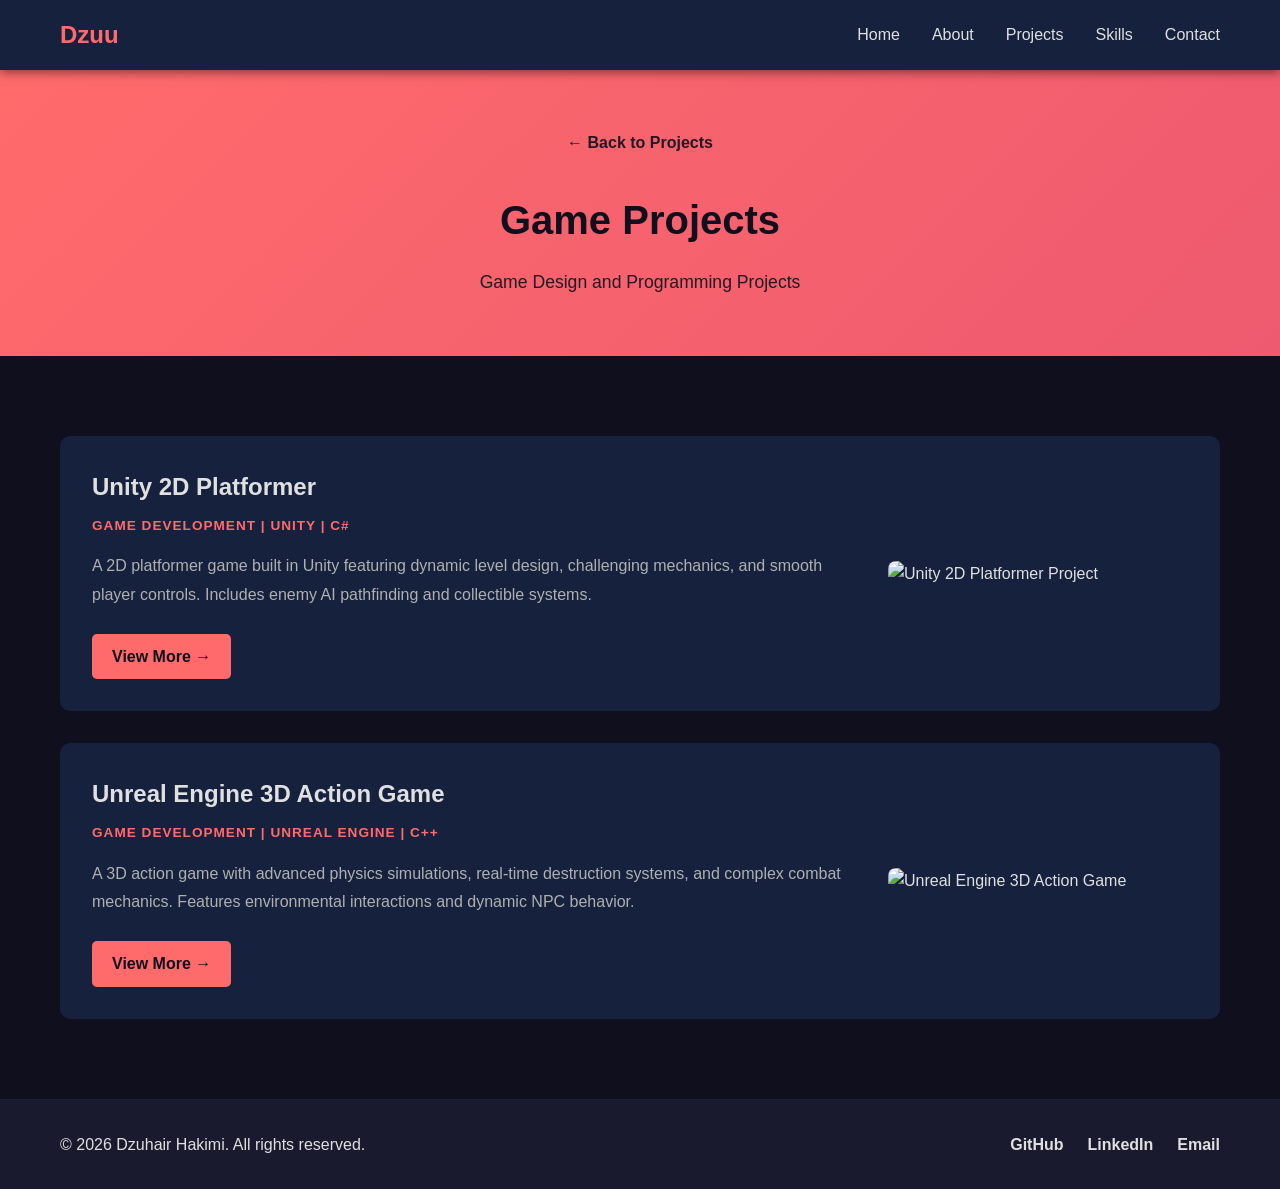
==== games.html @ d8b33693 "Changed the projects data structure to enable videos and images. Add projects to the site soon." ====
<!DOCTYPE html>
<html lang="en">
<head>
    <meta charset="UTF-8">
    <meta name="viewport" content="width=device-width, initial-scale=1.0">
    <title>Game Projects - Dzuhair Hakimi</title>
    <link rel="stylesheet" href="games-styles.css">
</head>
<body>
    <!-- Navigation -->
    <nav class="navbar">
        <div class="container">
            <div class="nav-content">
                <div class="logo">Dzuu</div>
                <ul class="nav-links">
                    <li><a href="index.html#home">Home</a></li>
                    <li><a href="index.html#about">About</a></li>
                    <li><a href="index.html#projects">Projects</a></li>
                    <li><a href="index.html#skills">Skills</a></li>
                    <li><a href="index.html#contact">Contact</a></li>
                </ul>
                <div class="hamburger">
                    <span></span>
                    <span></span>
                    <span></span>
                </div>
            </div>
        </div>
    </nav>

    <!-- Projects Header -->
    <section class="projects-header">
        <div class="container">
            <a href="index.html#projects" class="back-link">← Back to Projects</a>
            <h1>Game Projects</h1>
            <p>Game Design and Programming Projects</p>
        </div>
    </section>

    <!-- Projects List -->
    <section class="projects-list">
        <div class="container">
            
            <div class="project-list-items">
                <div class="project-list-item">
                    <div class="project-list-content">
                        <div class="project-info">
                            <h3>Unity 2D Platformer</h3>
                            <p class="project-type">Game Development | Unity | C#</p>
                            <p class="project-description">A 2D platformer game built in Unity featuring dynamic level design, challenging mechanics, and smooth player controls. Includes enemy AI pathfinding and collectible systems.</p>
                            <a href="project.html?id=unity-2d-platformer" class="project-button">View More →</a>
                        </div>
                        <div class="project-image-container">
                            <img src="https://via.placeholder.com/300x200?text=Unity+2D+Platformer" alt="Unity 2D Platformer Project">
                        </div>
                    </div>
                </div>

                <div class="project-list-item">
                    <div class="project-list-content">
                        <div class="project-info">
                            <h3>Unreal Engine 3D Action Game</h3>
                            <p class="project-type">Game Development | Unreal Engine | C++</p>
                            <p class="project-description">A 3D action game with advanced physics simulations, real-time destruction systems, and complex combat mechanics. Features environmental interactions and dynamic NPC behavior.</p>
                            <a href="project.html?id=unreal-3d-action" class="project-button">View More →</a>
                        </div>
                        <div class="project-image-container">
                            <img src="https://via.placeholder.com/300x200?text=Unreal+3D+Action" alt="Unreal Engine 3D Action Game">
                        </div>
                    </div>
                </div>

            </div>
        </div>
    </section>

    <!-- Footer -->
    <footer class="footer">
        <div class="container">
            <p>&copy; 2026 Dzuhair Hakimi. All rights reserved.</p>
            <div class="social-links">
                <a href="https://github.com/Dzuujects">GitHub</a>
                <a href="https://www.linkedin.com/in/dzuhairhakimi/">LinkedIn</a>
                <a href="mailto:mddhadhk@gmai.com">Email</a>
            </div>
        </div>
    </footer>

    <script src="script.js"></script>
</body>
</html>
---- games-styles.css ----
/* ===== Global Styles ===== */
* {
    margin: 0;
    padding: 0;
    box-sizing: border-box;
}

:root {
    --primary-color: #ff6b6b;
    --secondary-color: #ee5a6f;
    --text-dark: #e0e0e0;
    --text-light: #b0b0b0;
    --bg-light: #1a1a2e;
    --bg-dark: #0f0f1e;
    --white: #0f0f1e;
    --card-bg: #16213e;
    --transition: all 0.3s ease;
}

html {
    scroll-behavior: smooth;
}

body {
    font-family: 'Segoe UI', Tahoma, Geneva, Verdana, sans-serif;
    color: var(--text-dark);
    line-height: 1.6;
    background-color: var(--bg-dark);
}

.container {
    max-width: 1200px;
    margin: 0 auto;
    padding: 0 20px;
}

/* ===== Navigation ===== */
.navbar {
    background: var(--card-bg);
    box-shadow: 0 2px 10px rgba(0, 0, 0, 0.5);
    position: sticky;
    top: 0;
    z-index: 1000;
}

.nav-content {
    display: flex;
    justify-content: space-between;
    align-items: center;
    padding: 1rem 0;
}

.logo {
    font-size: 1.5rem;
    font-weight: bold;
    color: var(--primary-color);
}

.nav-links {
    display: flex;
    list-style: none;
    gap: 2rem;
}

.nav-links a {
    color: var(--text-dark);
    text-decoration: none;
    font-weight: 500;
    transition: var(--transition);
}

.nav-links a:hover {
    color: var(--primary-color);
}

.hamburger {
    display: none;
    flex-direction: column;
    cursor: pointer;
}

.hamburger span {
    width: 25px;
    height: 3px;
    background: var(--text-dark);
    margin: 5px 0;
    transition: var(--transition);
}

/* ===== Projects Header ===== */
.projects-header {
    background: linear-gradient(135deg, var(--primary-color) 0%, var(--secondary-color) 100%);
    color: var(--white);
    padding: 60px 0;
    text-align: center;
}

.projects-header h1 {
    font-size: 2.5rem;
    margin-bottom: 1rem;
}

.projects-header p {
    font-size: 1.1rem;
    opacity: 0.9;
}

.back-link {
    display: inline-block;
    margin-bottom: 2rem;
    color: var(--white);
    text-decoration: none;
    font-weight: 600;
    transition: var(--transition);
    opacity: 0.9;
}

.back-link:hover {
    opacity: 1;
    transform: translateX(-5px);
}

/* ===== Buttons ===== */
.cta-button {
    background: var(--primary-color);
    color: var(--white);
    padding: 12px 30px;
    border: none;
    border-radius: 25px;
    font-weight: 600;
    cursor: pointer;
    transition: var(--transition);
    font-size: 1rem;
}

.cta-button:hover {
    transform: translateY(-3px);
    box-shadow: 0 10px 25px rgba(255, 107, 107, 0.3);
}

/* ===== Projects List ===== */
.projects-list {
    padding: 80px 0;
    background-color: var(--bg-dark);
}

.project-list-items {
    display: grid;
    grid-template-columns: 1fr;
    gap: 2rem;
}

.project-list-item {
    background: var(--card-bg);
    padding: 2rem;
    border-radius: 10px;
    transition: var(--transition);
}

.project-list-item:hover {
    transform: translateX(10px);
    box-shadow: 0 10px 30px rgba(255, 107, 107, 0.2);
}

.project-list-content {
    display: grid;
    grid-template-columns: 1fr auto;
    gap: 2rem;
    align-items: center;
}

.project-info {
    flex: 1;
}

.project-image-container {
    flex-shrink: 0;
    width: 300px;
}

.project-image-container img {
    width: 100%;
    height: 200px;
    object-fit: cover;
    border-radius: 8px;
    transition: var(--transition);
}

.project-list-item:hover .project-image-container img {
    transform: scale(1.05);
}

.project-list-item h3 {
    font-size: 1.5rem;
    margin-bottom: 0.5rem;
    color: var(--text-dark);
}

.project-type {
    color: var(--primary-color);
    font-size: 0.85rem;
    font-weight: 600;
    text-transform: uppercase;
    letter-spacing: 1px;
    margin-bottom: 1rem;
}

.project-description {
    color: var(--text-light);
    margin-bottom: 1.5rem;
    line-height: 1.8;
}

.project-button {
    display: inline-block;
    padding: 10px 20px;
    background: var(--primary-color);
    color: var(--white);
    text-decoration: none;
    border-radius: 5px;
    font-weight: 600;
    transition: var(--transition);
}

.project-button:hover {
    background: var(--secondary-color);
    transform: translateY(-2px);
}

/* ===== Footer ===== */
.footer {
    background: var(--bg-light);
    color: var(--text-dark);
    padding: 2rem 0;
    border-top: 1px solid var(--card-bg);
}

.footer .container {
    display: flex;
    justify-content: space-between;
    align-items: center;
}

.social-links {
    display: flex;
    gap: 1.5rem;
}

.social-links a {
    color: var(--text-dark);
    text-decoration: none;
    font-weight: 600;
    transition: var(--transition);
}

.social-links a:hover {
    color: var(--primary-color);
    text-decoration: underline;
}

/* ===== Responsive Design ===== */
@media (max-width: 768px) {
    .nav-links {
        position: absolute;
        top: 60px;
        left: 0;
        width: 100%;
        flex-direction: column;
        background: var(--card-bg);
        gap: 0;
        display: none;
        box-shadow: 0 5px 10px rgba(0, 0, 0, 0.5);
    }

    .nav-links.active {
        display: flex;
    }

    .nav-links li {
        width: 100%;
    }

    .nav-links a {
        display: block;
        padding: 1rem;
        border-bottom: 1px solid var(--bg-dark);
    }

    .hamburger {
        display: flex;
    }

    .hamburger.active span:nth-child(1) {
        transform: rotate(45deg) translate(10px, 10px);
    }

    .hamburger.active span:nth-child(2) {
        opacity: 0;
    }

    .hamburger.active span:nth-child(3) {
        transform: rotate(-45deg) translate(7px, -7px);
    }

    .projects-header h1 {
        font-size: 1.8rem;
    }



    .project-list-item:hover {
        transform: translateX(5px);
    }

    .project-list-content {
        grid-template-columns: 1fr;
    }

    .project-image-container {
        width: 100%;
    }

    .footer .container {
        flex-direction: column;
        gap: 1.5rem;
        text-align: center;
    }
}

@media (max-width: 480px) {
    .projects-header h1 {
        font-size: 1.3rem;
    }

    .projects-header p {
        font-size: 0.9rem;
    }

    .project-list-item {
        padding: 1.5rem;
    }

    .project-list-item h3 {
        font-size: 1.2rem;
    }

    .project-description {
        font-size: 0.9rem;
    }

    .project-image-container {
        width: 100%;
    }

    .project-image-container img {
        height: 150px;
    }
}
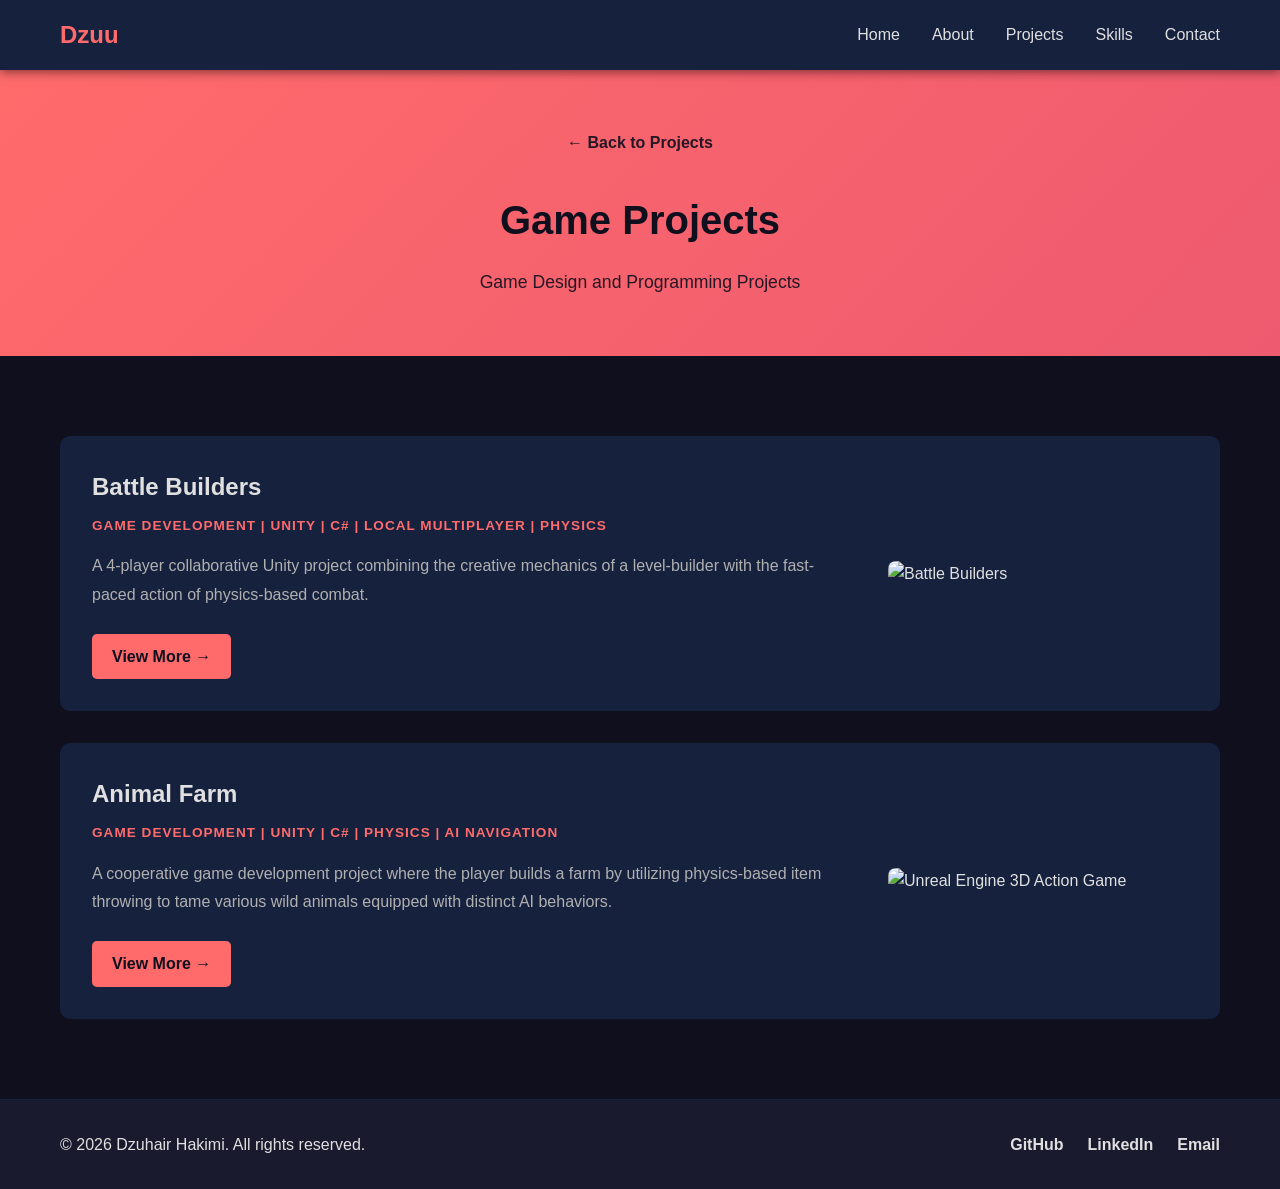
==== commit f5077aa8: "Addeed Battle Builder to projects" ====
--- a/games.html
+++ b/games.html
@@ -40,18 +40,18 @@
     <!-- Projects List -->
     <section class="projects-list">
         <div class="container">
-            
+
             <div class="project-list-items">
                 <div class="project-list-item">
                     <div class="project-list-content">
                         <div class="project-info">
-                            <h3>Unity 2D Platformer</h3>
-                            <p class="project-type">Game Development | Unity | C#</p>
-                            <p class="project-description">A 2D platformer game built in Unity featuring dynamic level design, challenging mechanics, and smooth player controls. Includes enemy AI pathfinding and collectible systems.</p>
-                            <a href="project.html?id=unity-2d-platformer" class="project-button">View More →</a>
+                            <h3>Battle Builders</h3>
+                            <p class="project-type">Game Development | Unity | C# | Local Multiplayer | Physics</p>
+                            <p class="project-description">A 4-player collaborative Unity project combining the creative mechanics of a level-builder with the fast-paced action of physics-based combat.</p>
+                            <a href="project.html?id=battle-builders" class="project-button">View More →</a>
                         </div>
                         <div class="project-image-container">
-                            <img src="https://via.placeholder.com/300x200?text=Unity+2D+Platformer" alt="Unity 2D Platformer Project">
+                            <img src="https://via.placeholder.com/300x200?text=Unity+2D+Platformer" alt="Battle Builders">
                         </div>
                     </div>
                 </div>
@@ -59,10 +59,10 @@
                 <div class="project-list-item">
                     <div class="project-list-content">
                         <div class="project-info">
-                            <h3>Unreal Engine 3D Action Game</h3>
-                            <p class="project-type">Game Development | Unreal Engine | C++</p>
-                            <p class="project-description">A 3D action game with advanced physics simulations, real-time destruction systems, and complex combat mechanics. Features environmental interactions and dynamic NPC behavior.</p>
-                            <a href="project.html?id=unreal-3d-action" class="project-button">View More →</a>
+                            <h3>Animal Farm</h3>
+                            <p class="project-type">Game Development | Unity | C# | Physics | AI Navigation</p>
+                            <p class="project-description">A cooperative game development project where the player builds a farm by utilizing physics-based item throwing to tame various wild animals equipped with distinct AI behaviors.</p>
+                            <a href="project.html?id=animal-farm" class="project-button">View More →</a>
                         </div>
                         <div class="project-image-container">
                             <img src="https://via.placeholder.com/300x200?text=Unreal+3D+Action" alt="Unreal Engine 3D Action Game">
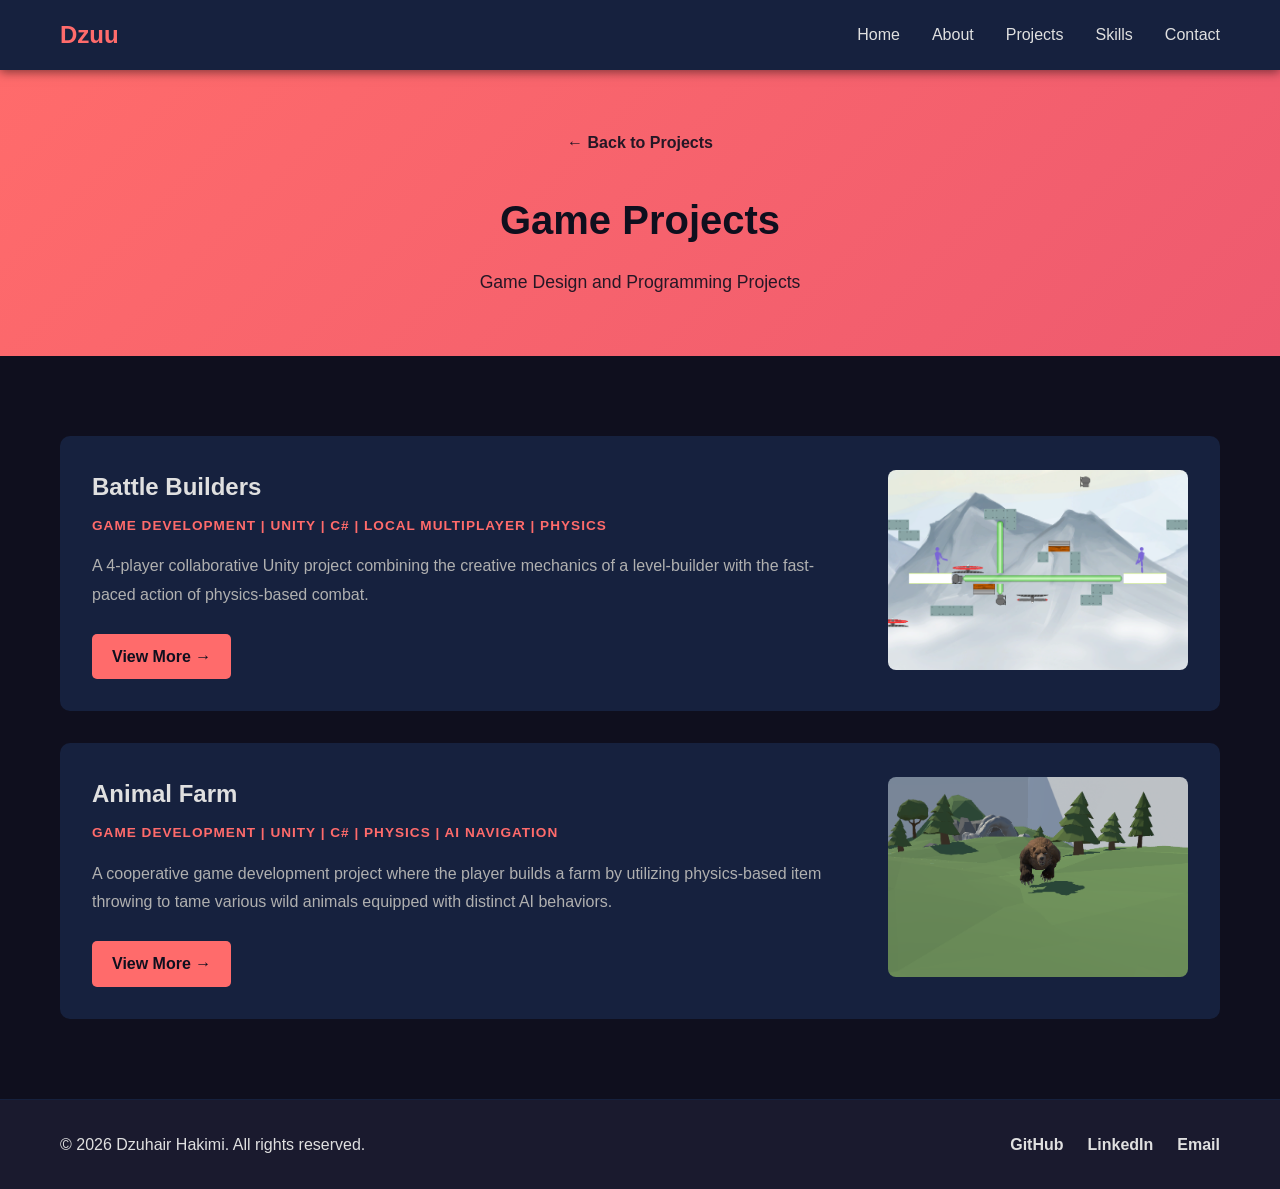
==== commit 3de3d6d5: "Added images to the projects list page" ====
--- a/games.html
+++ b/games.html
@@ -51,7 +51,7 @@
                             <a href="project.html?id=battle-builders" class="project-button">View More →</a>
                         </div>
                         <div class="project-image-container">
-                            <img src="https://via.placeholder.com/300x200?text=Unity+2D+Platformer" alt="Battle Builders">
+                            <img src="Images/Screenshot 2026-03-30 135006.png" alt="Battle Builders">
                         </div>
                     </div>
                 </div>
@@ -65,7 +65,7 @@
                             <a href="project.html?id=animal-farm" class="project-button">View More →</a>
                         </div>
                         <div class="project-image-container">
-                            <img src="https://via.placeholder.com/300x200?text=Unreal+3D+Action" alt="Unreal Engine 3D Action Game">
+                            <img src="Images/Screenshot 2026-03-06 155652.png" alt="Animal Farm">
                         </div>
                     </div>
                 </div>
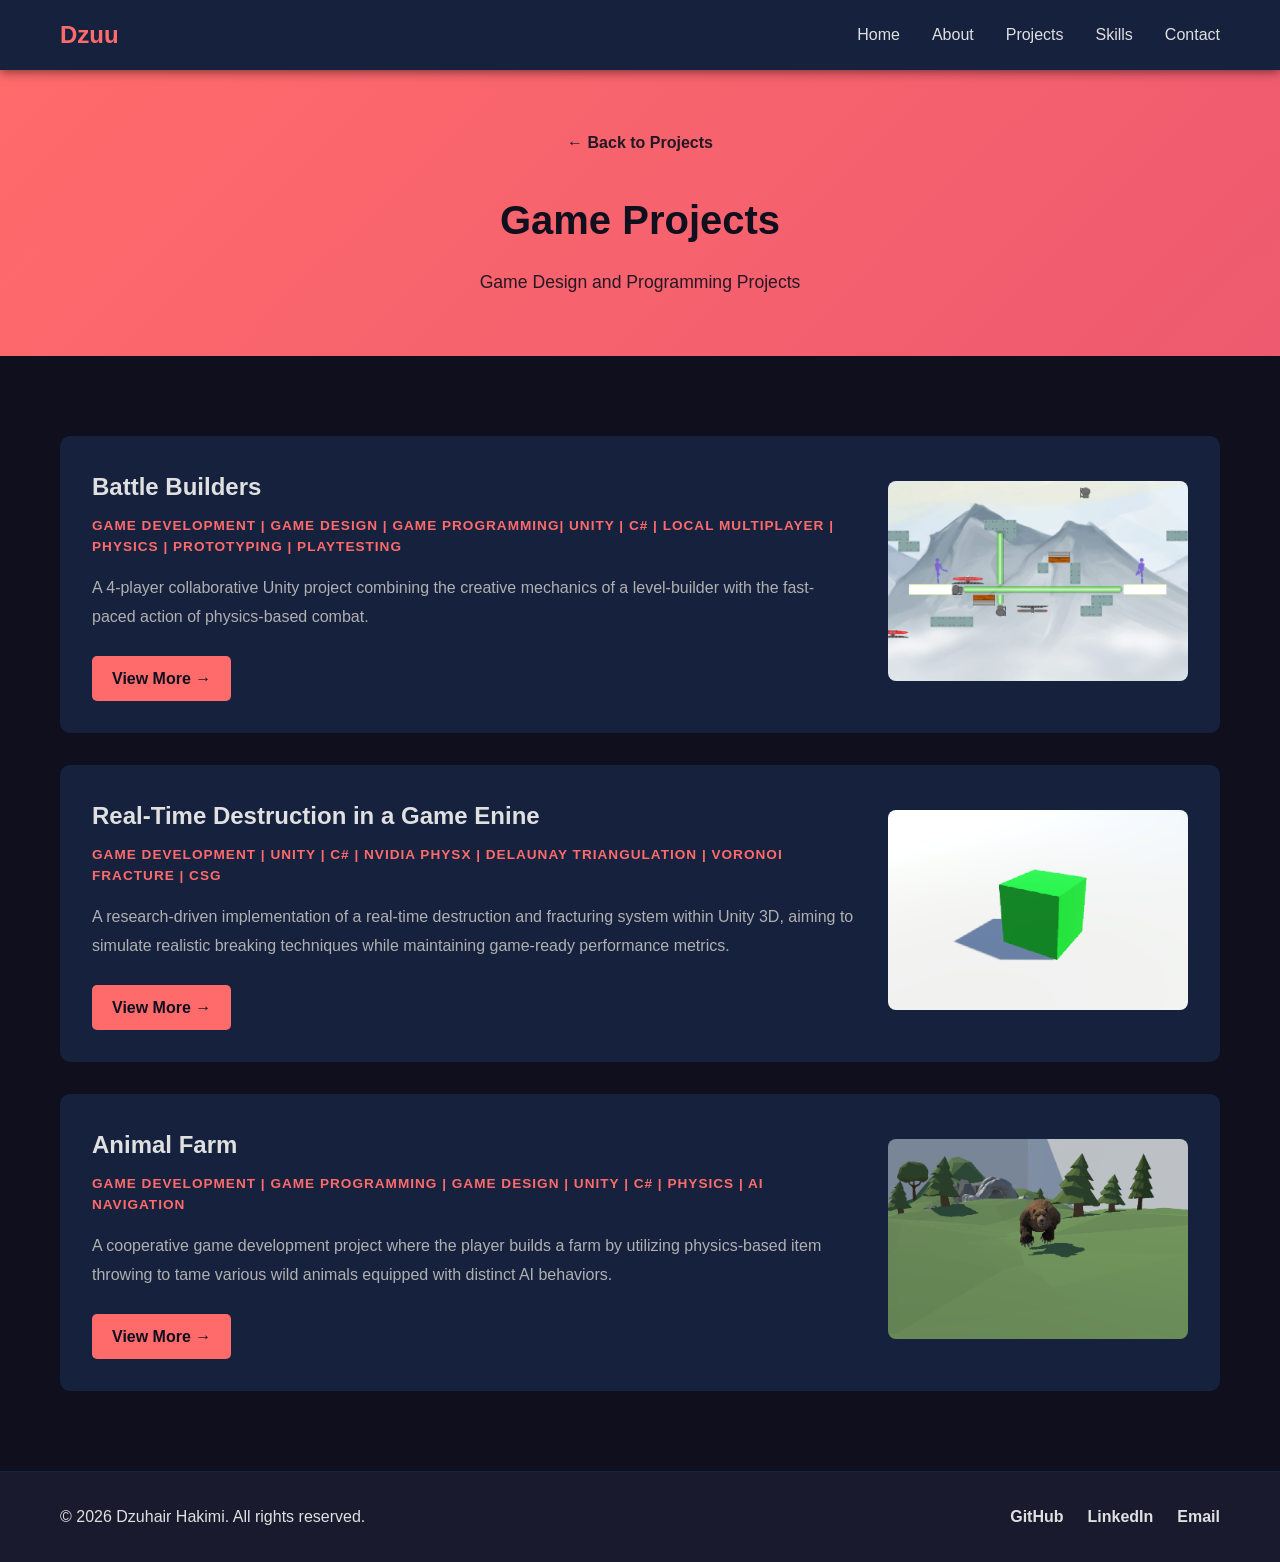
==== commit c61f10d4: "Added honours project to the portfolio" ====
--- a/games.html
+++ b/games.html
@@ -46,7 +46,7 @@
                     <div class="project-list-content">
                         <div class="project-info">
                             <h3>Battle Builders</h3>
-                            <p class="project-type">Game Development | Unity | C# | Local Multiplayer | Physics</p>
+                            <p class="project-type">Game Development | Game Design | Game Programming| Unity | C# | Local Multiplayer | Physics | Prototyping | Playtesting</p>
                             <p class="project-description">A 4-player collaborative Unity project combining the creative mechanics of a level-builder with the fast-paced action of physics-based combat.</p>
                             <a href="project.html?id=battle-builders" class="project-button">View More →</a>
                         </div>
@@ -56,11 +56,25 @@
                     </div>
                 </div>
 
+                 <div class="project-list-item">
+                    <div class="project-list-content">
+                        <div class="project-info">
+                            <h3>Real-Time Destruction in a Game Enine</h3>
+                            <p class="project-type">Game Development | Unity | C# | NVIDIA PhysX | Delaunay Triangulation | Voronoi Fracture | CSG</p>
+                            <p class="project-description">A research-driven implementation of a real-time destruction and fracturing system within Unity 3D, aiming to simulate realistic breaking techniques while maintaining game-ready performance metrics.</p>
+                            <a href="project.html?id=real-time-destruction-game" class="project-button">View More →</a>
+                        </div>
+                        <div class="project-image-container">
+                            <img src="Images/Screenshot 2026-04-08 132810.png" alt="Destruction">
+                        </div>
+                    </div>
+                </div>
+
                 <div class="project-list-item">
                     <div class="project-list-content">
                         <div class="project-info">
                             <h3>Animal Farm</h3>
-                            <p class="project-type">Game Development | Unity | C# | Physics | AI Navigation</p>
+                            <p class="project-type">Game Development | Game Programming | Game Design | Unity | C# | Physics | AI Navigation</p>
                             <p class="project-description">A cooperative game development project where the player builds a farm by utilizing physics-based item throwing to tame various wild animals equipped with distinct AI behaviors.</p>
                             <a href="project.html?id=animal-farm" class="project-button">View More →</a>
                         </div>
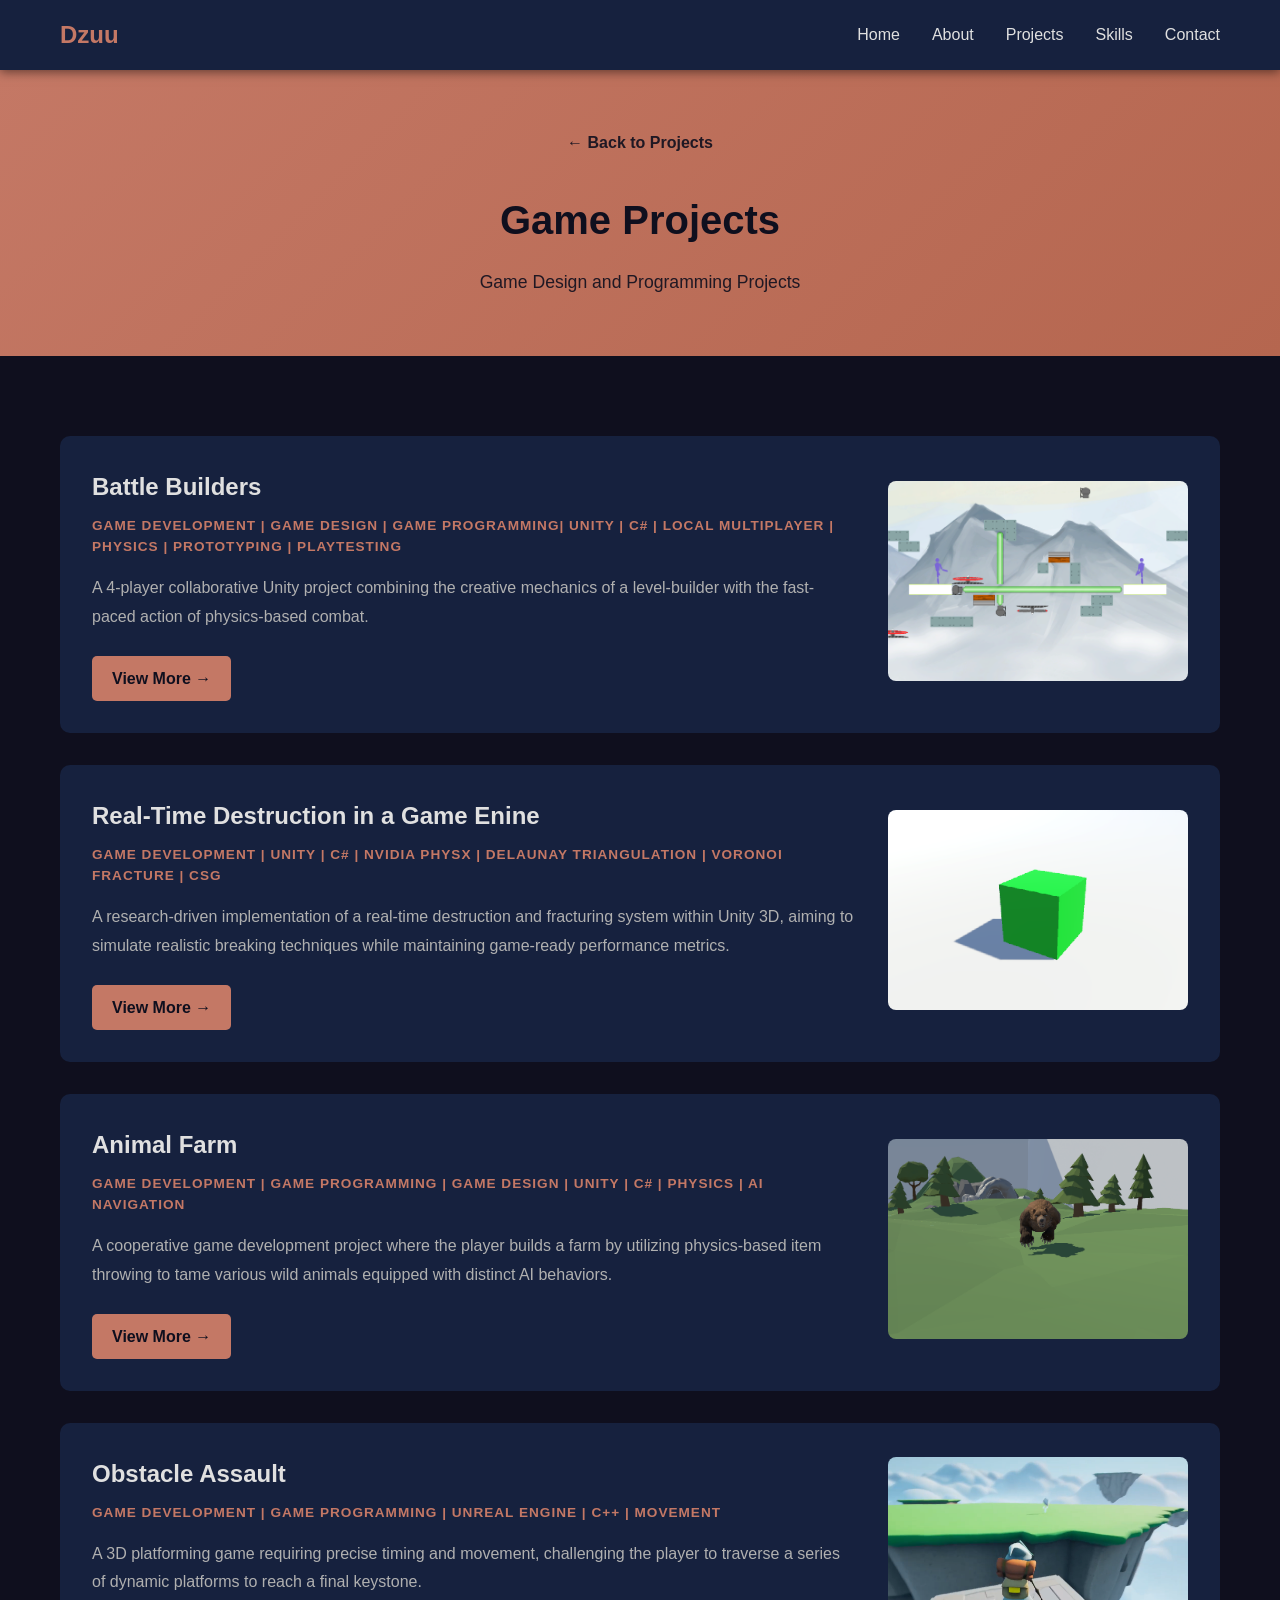
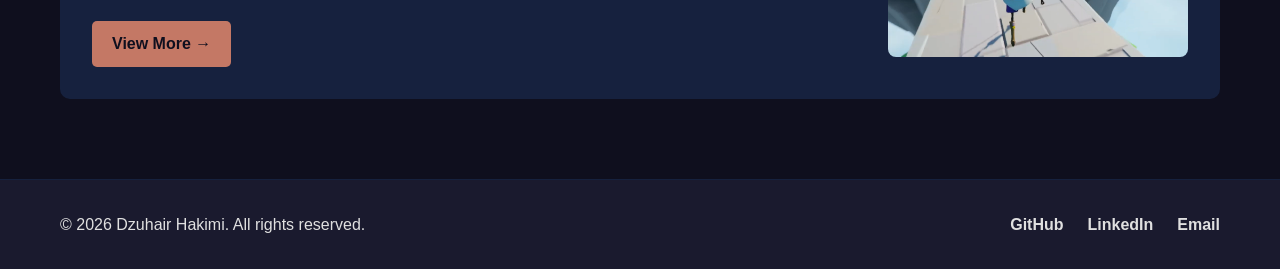
==== commit 3f028b51: "Added obstacle assault and sudoku solver to the list of projects" ====
--- a/games.html
+++ b/games.html
@@ -84,6 +84,20 @@
                     </div>
                 </div>
 
+                 <div class="project-list-item">
+                    <div class="project-list-content">
+                        <div class="project-info">
+                            <h3>Obstacle Assault</h3>
+                            <p class="project-type">Game Development | Game Programming | Unreal Engine | C++ | Movement</p>
+                            <p class="project-description">A 3D platforming game requiring precise timing and movement, challenging the player to traverse a series of dynamic platforms to reach a final keystone.</p>
+                            <a href="project.html?id=obstacle-assault" class="project-button">View More →</a>
+                        </div>
+                        <div class="project-image-container">
+                            <img src="Images/Screenshot 2026-06-27 211807.png" alt="Obstacle Assault">
+                        </div>
+                    </div>
+                </div>
+
             </div>
         </div>
     </section>
--- a/games-styles.css
+++ b/games-styles.css
@@ -6,8 +6,8 @@
 }
 
 :root {
-    --primary-color: #ff6b6b;
-    --secondary-color: #ee5a6f;
+    --primary-color: #C47865;
+    --secondary-color: #B5664F;
     --text-dark: #e0e0e0;
     --text-light: #b0b0b0;
     --bg-light: #1a1a2e;
@@ -159,7 +159,7 @@
 
 .project-list-item:hover {
     transform: translateX(10px);
-    box-shadow: 0 10px 30px rgba(255, 107, 107, 0.2);
+    box-shadow: 0 10px 30px rgba(196, 120, 101, 0.2);
 }
 
 .project-list-content {
@@ -355,4 +355,4 @@
     .project-image-container img {
         height: 150px;
     }
-}
+}
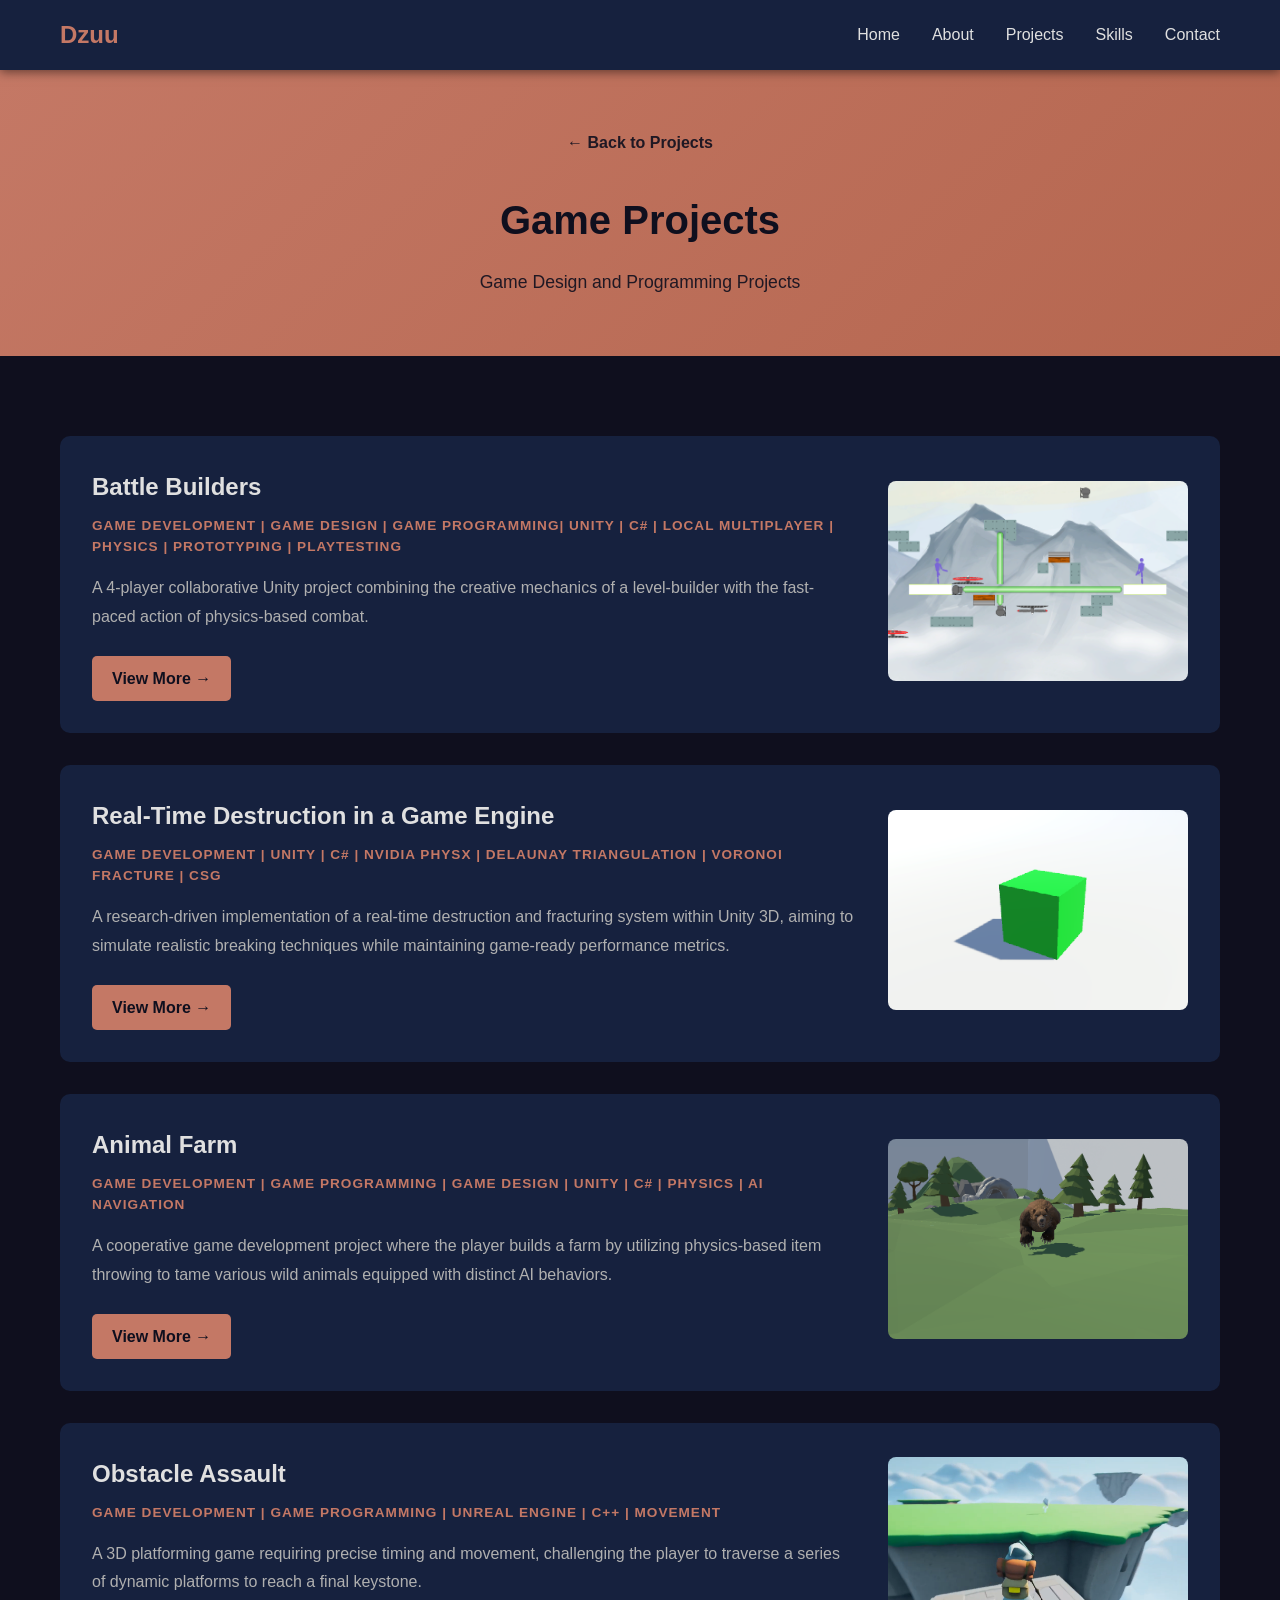
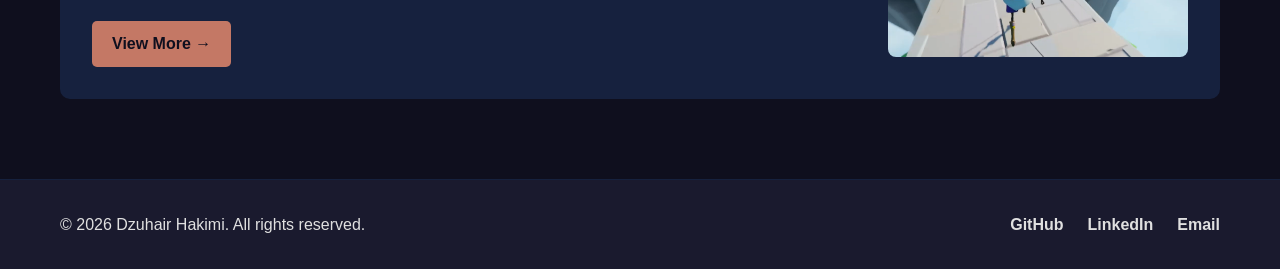
==== commit 527303dc: "Edit words and links" ====
--- a/games.html
+++ b/games.html
@@ -59,7 +59,7 @@
                  <div class="project-list-item">
                     <div class="project-list-content">
                         <div class="project-info">
-                            <h3>Real-Time Destruction in a Game Enine</h3>
+                            <h3>Real-Time Destruction in a Game Engine</h3>
                             <p class="project-type">Game Development | Unity | C# | NVIDIA PhysX | Delaunay Triangulation | Voronoi Fracture | CSG</p>
                             <p class="project-description">A research-driven implementation of a real-time destruction and fracturing system within Unity 3D, aiming to simulate realistic breaking techniques while maintaining game-ready performance metrics.</p>
                             <a href="project.html?id=real-time-destruction-game" class="project-button">View More →</a>
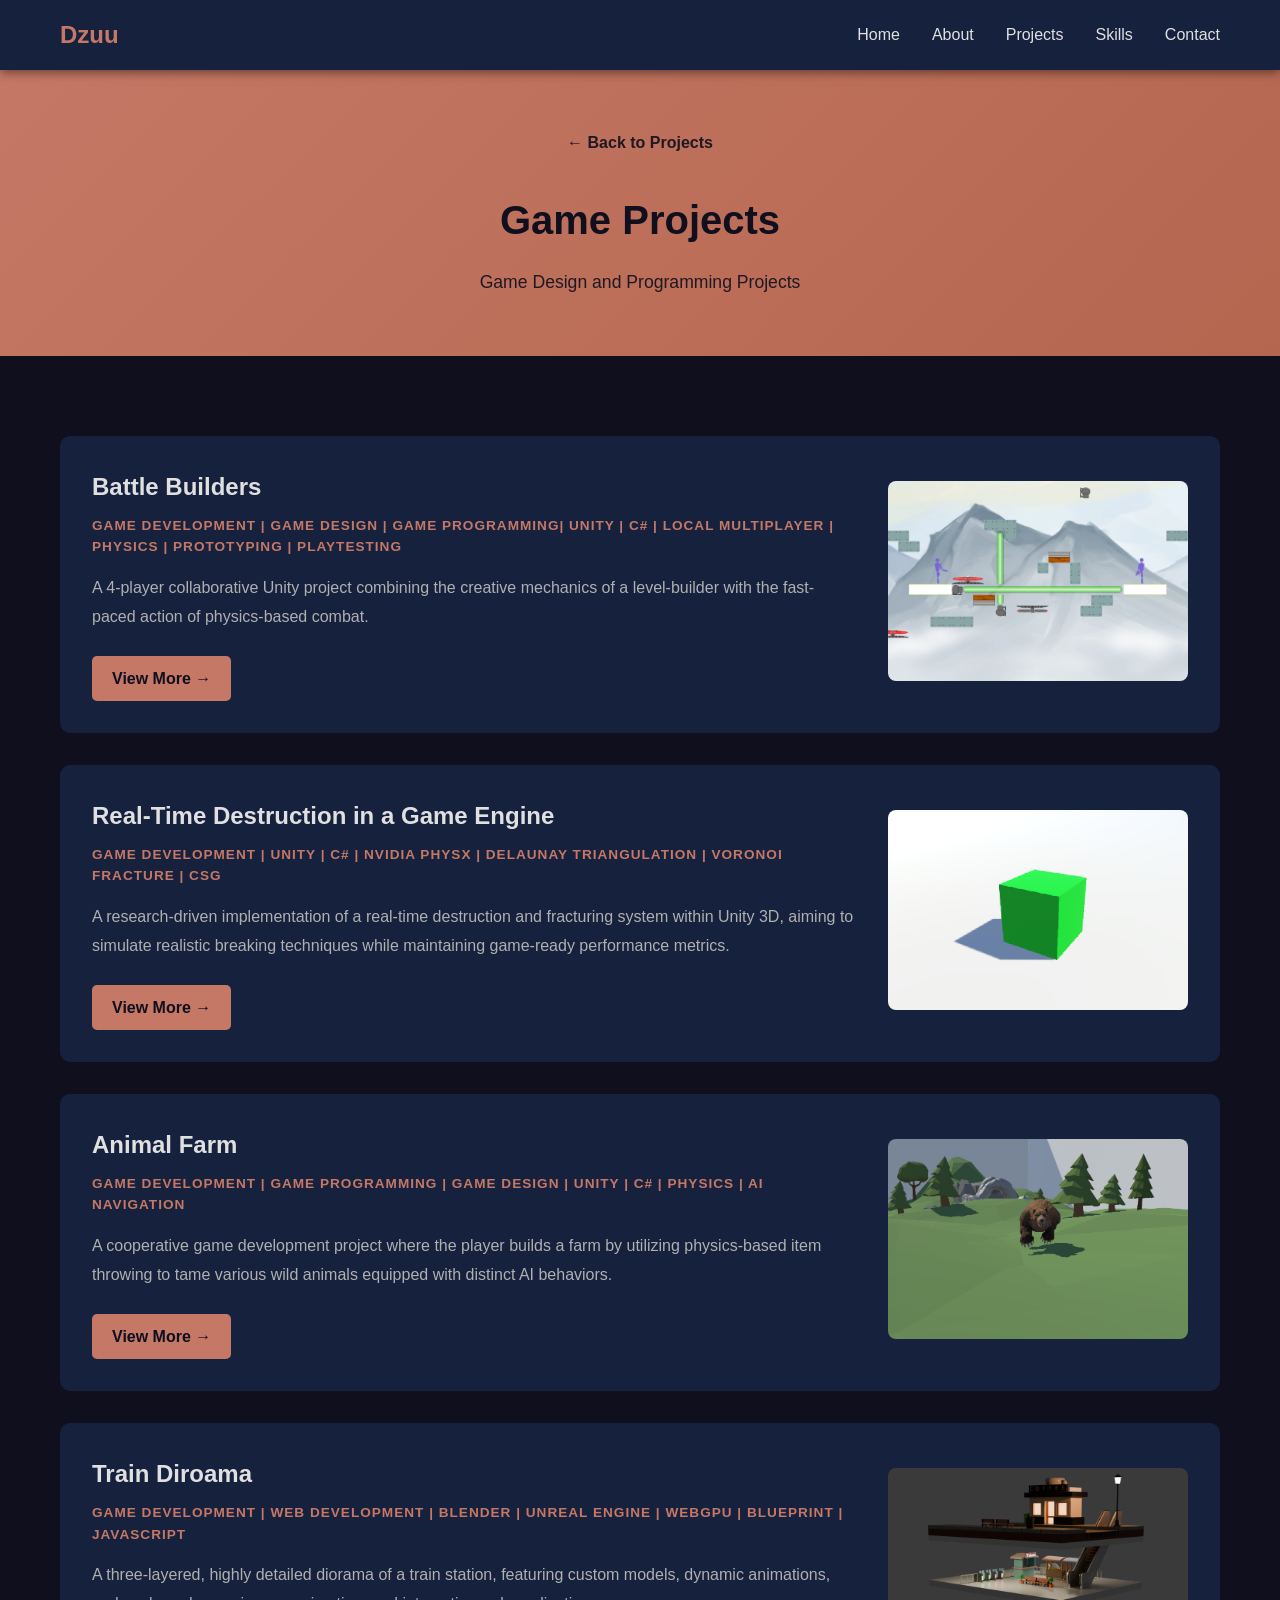
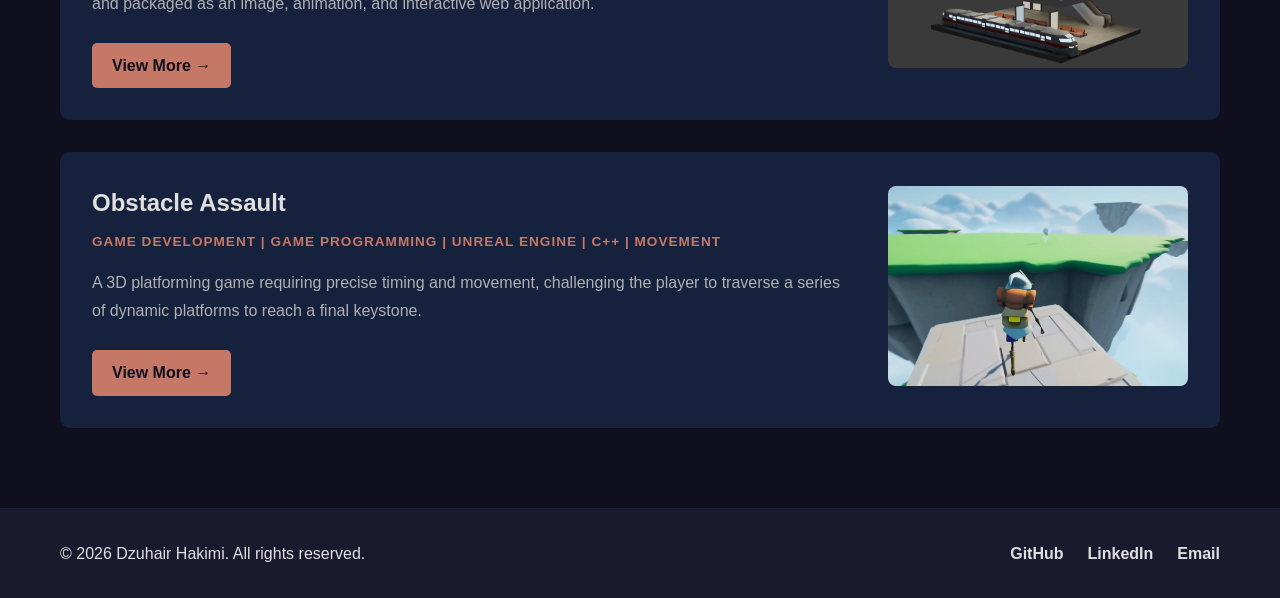
==== commit 4387923f: "Added train diorama to the projects list" ====
--- a/games.html
+++ b/games.html
@@ -84,6 +84,20 @@
                     </div>
                 </div>
 
+                <div class="project-list-item">
+                    <div class="project-list-content">
+                        <div class="project-info">
+                            <h3>Train Diroama</h3>
+                            <p class="project-type">Game Development | Web Development | Blender | Unreal Engine | WebGPU | Blueprint | Javascript</p>
+                            <p class="project-description"> A three-layered, highly detailed diorama of a train station, featuring custom models, dynamic animations, and packaged as an image, animation, and interactive web application.</p>
+                            <a href="project.html?id=train-diorama-game" class="project-button">View More →</a>
+                        </div>
+                        <div class="project-image-container">
+                            <img src="Images\FinalRender.png" alt="Train Diorama">
+                        </div>
+                    </div>
+                </div>
+
                  <div class="project-list-item">
                     <div class="project-list-content">
                         <div class="project-info">
